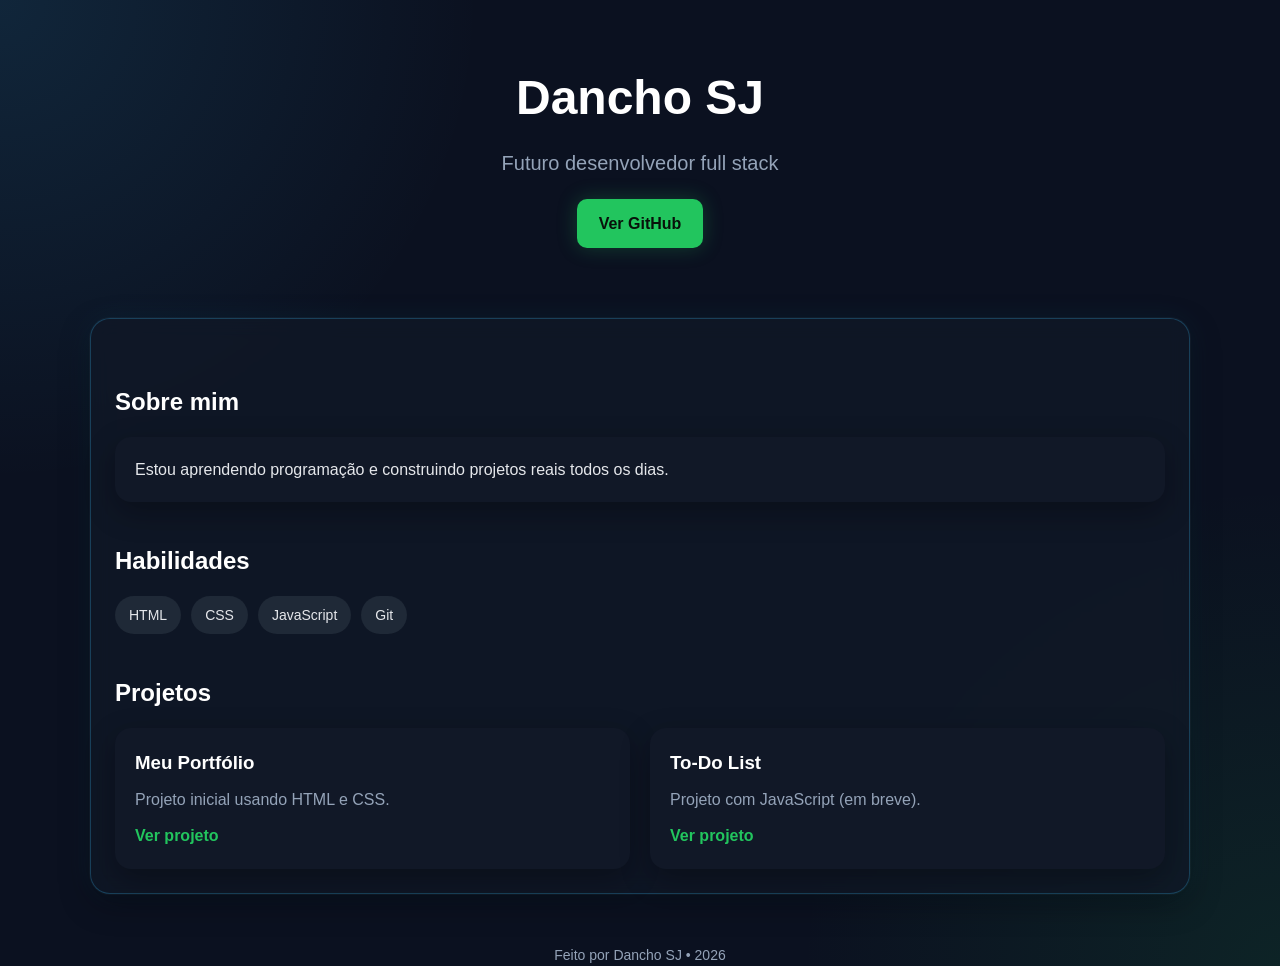
==== docs/index.html @ cafd4ec5 "movendo site para docs" ====
<!DOCTYPE html>
<html lang="pt-BR">
<head>
  <meta charset="UTF-8">
  <meta name="viewport" content="width=device-width, initial-scale=1.0">
  <title>Dancho SJ | Portfólio</title>

  <style>
    * {
      margin: 0;
      padding: 0;
      box-sizing: border-box;
    }

    body {
      font-family: Arial, sans-serif;
      background:
        radial-gradient(circle at top left, rgba(56, 189, 248, 0.12), transparent 30%),
        radial-gradient(circle at bottom right, rgba(34, 197, 94, 0.10), transparent 30%),
        #0b1120;
      color: #e5e7eb;
      line-height: 1.6;
    }

    .container {
      width: 90%;
      max-width: 1100px;
      margin: 40px auto;
      padding: 24px;
      background: rgba(17, 24, 39, 0.75);
      border: 1px solid rgba(56, 189, 248, 0.25);
      border-radius: 20px;
      box-shadow:
        0 0 0 1px rgba(255, 255, 255, 0.03),
        0 10px 30px rgba(0, 0, 0, 0.35),
        0 0 30px rgba(56, 189, 248, 0.08);
      backdrop-filter: blur(10px);
      transition: 0.3s;
    }

    .container:hover {
      transform: translateY(-4px);
      border-color: rgba(34, 197, 94, 0.45);
      box-shadow:
        0 0 0 1px rgba(255, 255, 255, 0.04),
        0 18px 40px rgba(0, 0, 0, 0.45),
        0 0 40px rgba(34, 197, 94, 0.12);
    }

    header {
      text-align: center;
      padding: 60px 0 30px;
    }

    header h1 {
      font-size: 48px;
      color: white;
      margin-bottom: 10px;
    }

    header p {
      color: #94a3b8;
      font-size: 20px;
      margin-bottom: 20px;
    }

    .btn {
      display: inline-block;
      background: #22c55e;
      color: #08110a;
      padding: 12px 22px;
      border-radius: 10px;
      text-decoration: none;
      font-weight: bold;
      box-shadow: 0 0 20px rgba(34, 197, 94, 0.25);
      transition: 0.3s;
    }

    .btn:hover {
      transform: translateY(-2px);
      box-shadow: 0 0 30px rgba(34, 197, 94, 0.4);
    }

    section {
      margin-top: 40px;
    }

    h2 {
      margin-bottom: 15px;
      color: white;
    }

    .card {
      background: #111827;
      padding: 20px;
      border-radius: 16px;
      box-shadow: 0 10px 30px rgba(0,0,0,0.3);
    }

    .skills {
      display: flex;
      flex-wrap: wrap;
      gap: 10px;
    }

    .skill {
      background: #1f2937;
      padding: 8px 14px;
      border-radius: 999px;
      font-size: 14px;
      transition: 0.3s;
    }

    .skill:hover {
      background: #22c55e;
      color: black;
    }

    .projects {
      display: grid;
      grid-template-columns: repeat(auto-fit, minmax(250px, 1fr));
      gap: 20px;
    }

    .project-card {
      background: #111827;
      padding: 20px;
      border-radius: 16px;
      transition: 0.3s;
      box-shadow: 0 10px 30px rgba(0,0,0,0.3);
    }

    .project-card:hover {
      transform: translateY(-5px);
      box-shadow: 0 20px 40px rgba(0,0,0,0.5);
    }

    .project-card h3 {
      margin-bottom: 10px;
      color: white;
    }

    .project-card p {
      color: #94a3b8;
      margin-bottom: 10px;
    }

    .project-card a {
      color: #22c55e;
      text-decoration: none;
      font-weight: bold;
    }

    footer {
      text-align: center;
      margin-top: 50px;
      color: #94a3b8;
      font-size: 14px;
    }
  </style>
</head>

<body>

  <header>
    <h1>Dancho SJ</h1>
    <p>Futuro desenvolvedor full stack</p>
    <a class="btn" href="https://github.com/danchosj" target="_blank">Ver GitHub</a>
  </header>

  <main class="container">

    <section>
      <h2>Sobre mim</h2>
      <div class="card">
        <p>Estou aprendendo programação e construindo projetos reais todos os dias.</p>
      </div>
    </section>

    <section>
      <h2>Habilidades</h2>
      <div class="skills">
        <span class="skill">HTML</span>
        <span class="skill">CSS</span>
        <span class="skill">JavaScript</span>
        <span class="skill">Git</span>
      </div>
    </section>

    <section>
      <h2>Projetos</h2>
      <div class="projects">

        <div class="project-card">
          <h3>Meu Portfólio</h3>
          <p>Projeto inicial usando HTML e CSS.</p>
          <a href="#">Ver projeto</a>
        </div>

        <div class="project-card">
          <h3>To-Do List</h3>
          <p>Projeto com JavaScript (em breve).</p>
          <a href="#">Ver projeto</a>
        </div>

      </div>
    </section>

  </main>

  <footer>
    <p>Feito por Dancho SJ • 2026</p>
  </footer>

</body>
</html>
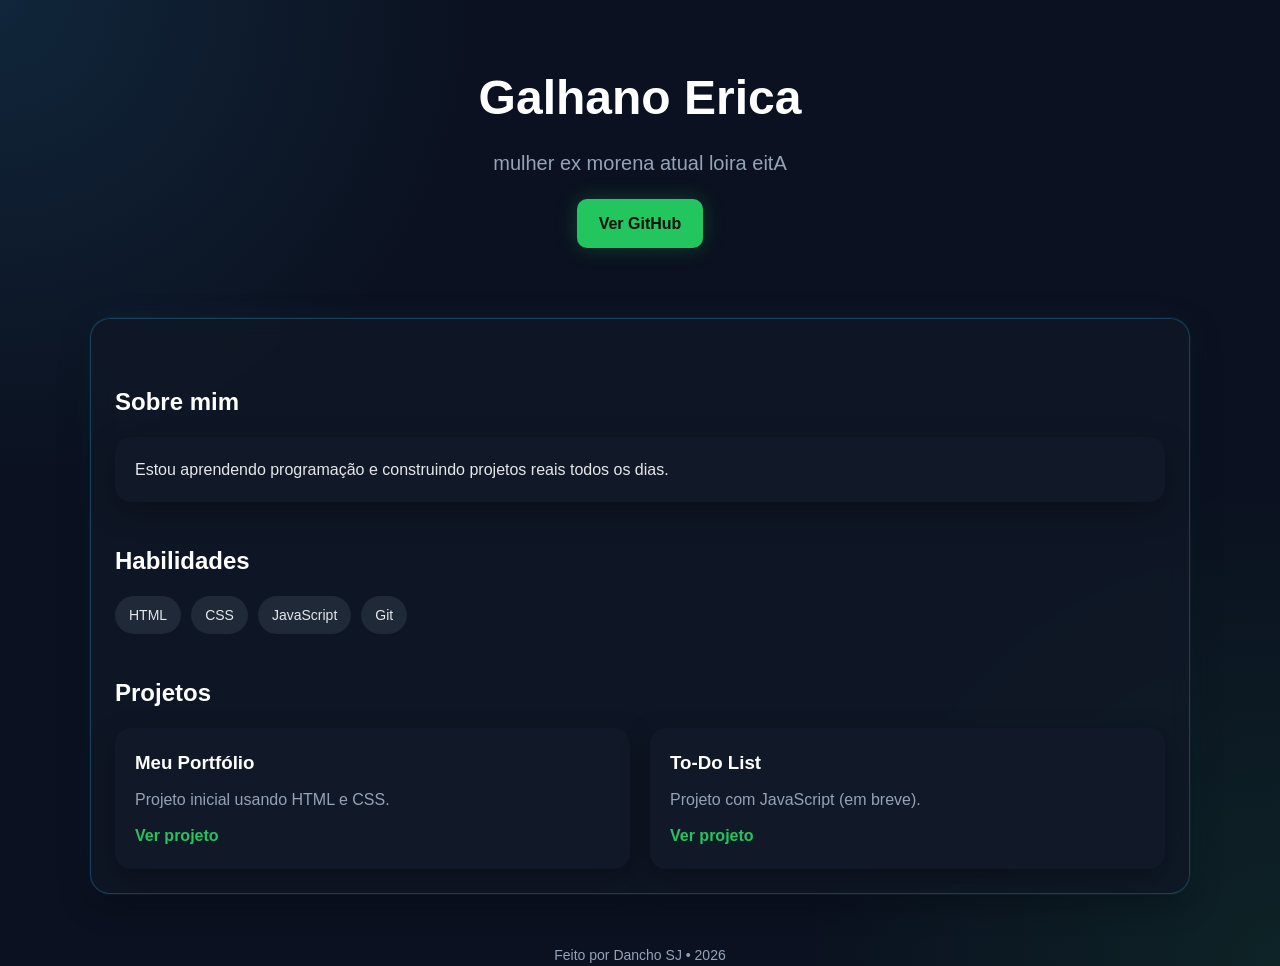
==== commit af35407c: "alteração" ====
--- a/docs/index.html
+++ b/docs/index.html
@@ -163,8 +163,8 @@
 <body>
 
   <header>
-    <h1>Dancho SJ</h1>
-    <p>Futuro desenvolvedor full stack</p>
+    <h1>Galhano Erica</h1>
+    <p>mulher ex morena atual loira eitA</p>
     <a class="btn" href="https://github.com/danchosj" target="_blank">Ver GitHub</a>
   </header>
 
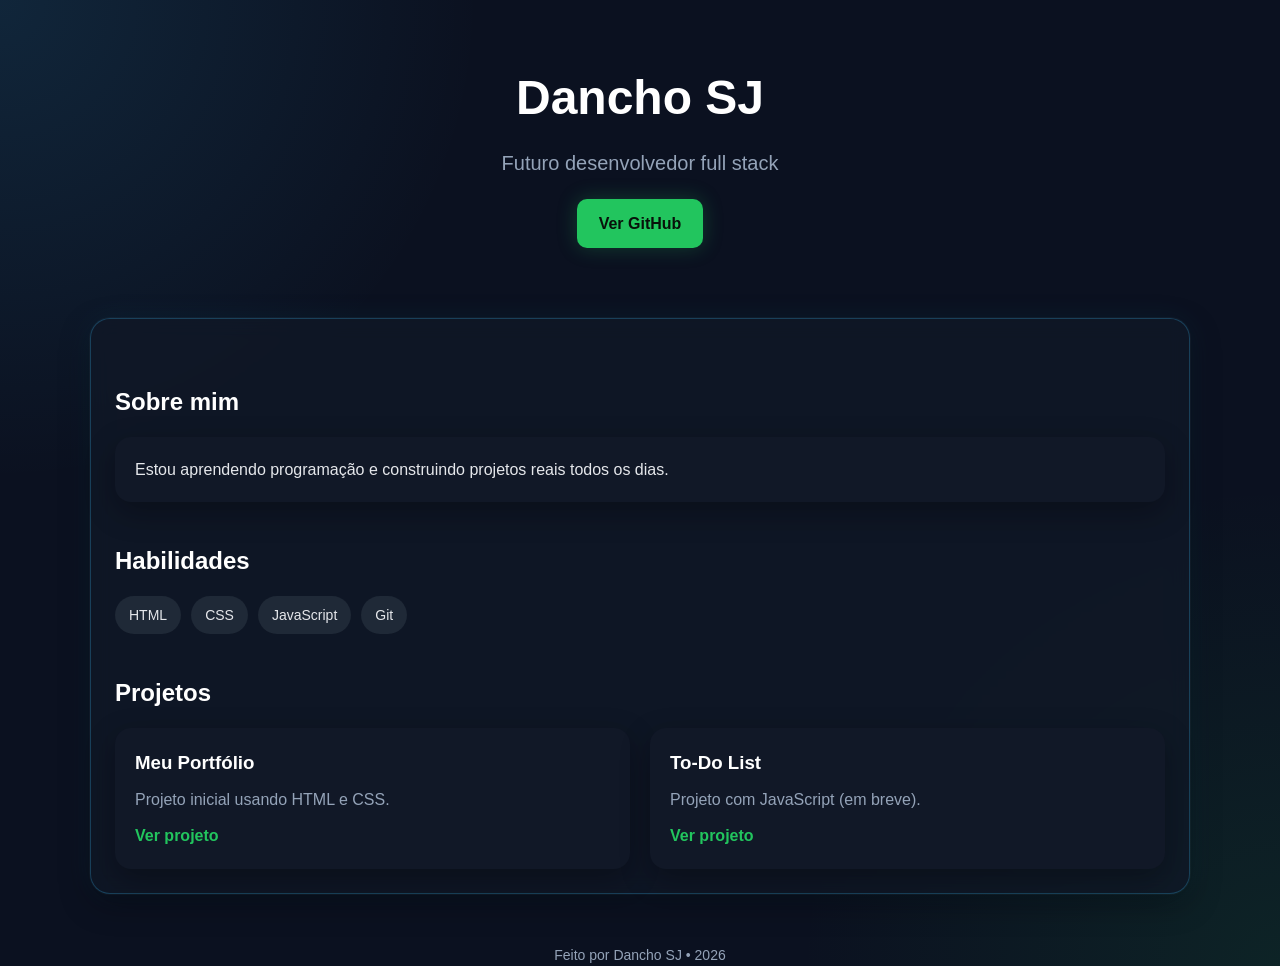
==== commit 42949d44: "mensagem" ====
--- a/docs/index.html
+++ b/docs/index.html
@@ -163,8 +163,8 @@
 <body>
 
   <header>
-    <h1>Galhano Erica</h1>
-    <p>mulher ex morena atual loira eitA</p>
+    <h1>Dancho SJ</h1>
+    <p>Futuro desenvolvedor full stack</p>
     <a class="btn" href="https://github.com/danchosj" target="_blank">Ver GitHub</a>
   </header>
 
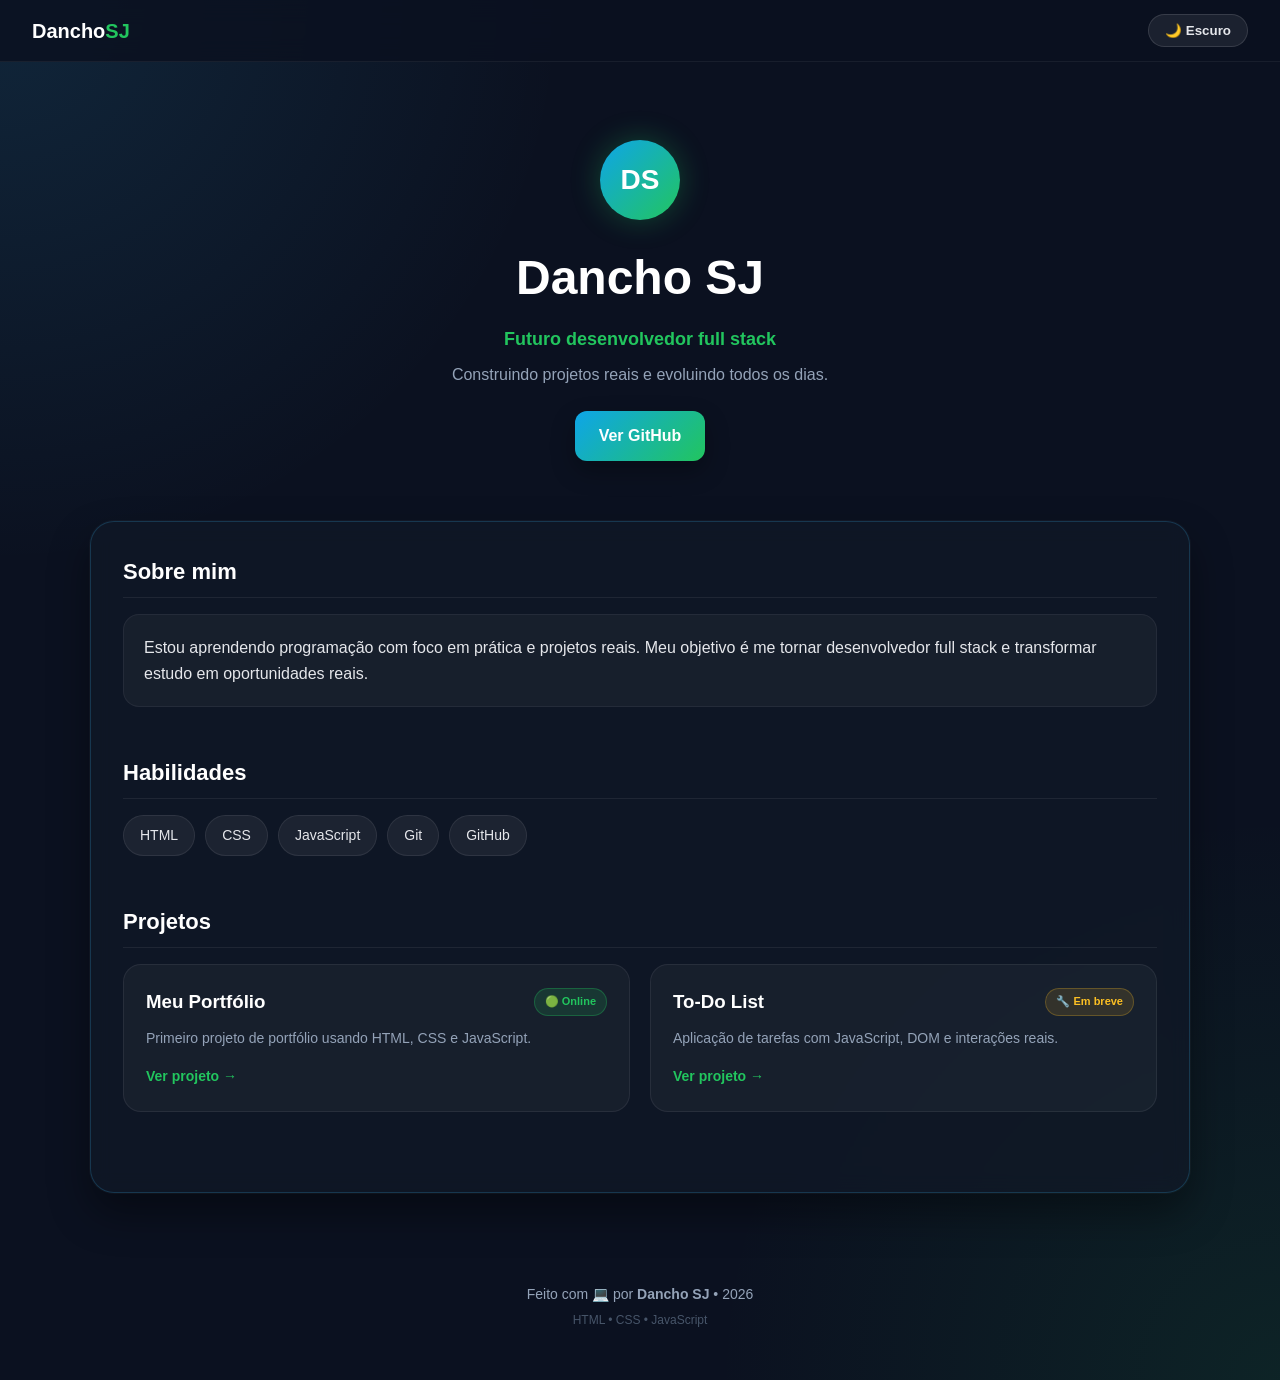
==== commit df5f84dd: "mensagem" ====
--- a/docs/index.html
+++ b/docs/index.html
@@ -1,206 +1,74 @@
 <!DOCTYPE html>
 <html lang="pt-BR">
+
 <head>
   <meta charset="UTF-8">
   <meta name="viewport" content="width=device-width, initial-scale=1.0">
   <title>Dancho SJ | Portfólio</title>
-
-  <style>
-    * {
-      margin: 0;
-      padding: 0;
-      box-sizing: border-box;
-    }
-
-    body {
-      font-family: Arial, sans-serif;
-      background:
-        radial-gradient(circle at top left, rgba(56, 189, 248, 0.12), transparent 30%),
-        radial-gradient(circle at bottom right, rgba(34, 197, 94, 0.10), transparent 30%),
-        #0b1120;
-      color: #e5e7eb;
-      line-height: 1.6;
-    }
-
-    .container {
-      width: 90%;
-      max-width: 1100px;
-      margin: 40px auto;
-      padding: 24px;
-      background: rgba(17, 24, 39, 0.75);
-      border: 1px solid rgba(56, 189, 248, 0.25);
-      border-radius: 20px;
-      box-shadow:
-        0 0 0 1px rgba(255, 255, 255, 0.03),
-        0 10px 30px rgba(0, 0, 0, 0.35),
-        0 0 30px rgba(56, 189, 248, 0.08);
-      backdrop-filter: blur(10px);
-      transition: 0.3s;
-    }
-
-    .container:hover {
-      transform: translateY(-4px);
-      border-color: rgba(34, 197, 94, 0.45);
-      box-shadow:
-        0 0 0 1px rgba(255, 255, 255, 0.04),
-        0 18px 40px rgba(0, 0, 0, 0.45),
-        0 0 40px rgba(34, 197, 94, 0.12);
-    }
-
-    header {
-      text-align: center;
-      padding: 60px 0 30px;
-    }
-
-    header h1 {
-      font-size: 48px;
-      color: white;
-      margin-bottom: 10px;
-    }
-
-    header p {
-      color: #94a3b8;
-      font-size: 20px;
-      margin-bottom: 20px;
-    }
-
-    .btn {
-      display: inline-block;
-      background: #22c55e;
-      color: #08110a;
-      padding: 12px 22px;
-      border-radius: 10px;
-      text-decoration: none;
-      font-weight: bold;
-      box-shadow: 0 0 20px rgba(34, 197, 94, 0.25);
-      transition: 0.3s;
-    }
-
-    .btn:hover {
-      transform: translateY(-2px);
-      box-shadow: 0 0 30px rgba(34, 197, 94, 0.4);
-    }
-
-    section {
-      margin-top: 40px;
-    }
-
-    h2 {
-      margin-bottom: 15px;
-      color: white;
-    }
-
-    .card {
-      background: #111827;
-      padding: 20px;
-      border-radius: 16px;
-      box-shadow: 0 10px 30px rgba(0,0,0,0.3);
-    }
-
-    .skills {
-      display: flex;
-      flex-wrap: wrap;
-      gap: 10px;
-    }
-
-    .skill {
-      background: #1f2937;
-      padding: 8px 14px;
-      border-radius: 999px;
-      font-size: 14px;
-      transition: 0.3s;
-    }
-
-    .skill:hover {
-      background: #22c55e;
-      color: black;
-    }
-
-    .projects {
-      display: grid;
-      grid-template-columns: repeat(auto-fit, minmax(250px, 1fr));
-      gap: 20px;
-    }
-
-    .project-card {
-      background: #111827;
-      padding: 20px;
-      border-radius: 16px;
-      transition: 0.3s;
-      box-shadow: 0 10px 30px rgba(0,0,0,0.3);
-    }
-
-    .project-card:hover {
-      transform: translateY(-5px);
-      box-shadow: 0 20px 40px rgba(0,0,0,0.5);
-    }
-
-    .project-card h3 {
-      margin-bottom: 10px;
-      color: white;
-    }
-
-    .project-card p {
-      color: #94a3b8;
-      margin-bottom: 10px;
-    }
-
-    .project-card a {
-      color: #22c55e;
-      text-decoration: none;
-      font-weight: bold;
-    }
-
-    footer {
-      text-align: center;
-      margin-top: 50px;
-      color: #94a3b8;
-      font-size: 14px;
-    }
-  </style>
+  <link rel="stylesheet" href="style.css">
 </head>
 
 <body>
 
+  <!-- NAVBAR -->
+  <nav class="navbar">
+    <span class="nav-logo">Dancho<span class="accent">SJ</span></span>
+    <button id="temaBtn" class="tema-btn" onclick="toggleTema()">🌙 Escuro</button>
+  </nav>
+
+  <!-- HEADER -->
   <header>
+    <div class="avatar">DS</div>
     <h1>Dancho SJ</h1>
-    <p>Futuro desenvolvedor full stack</p>
-    <a class="btn" href="https://github.com/danchosj" target="_blank">Ver GitHub</a>
+    <p class="subtitulo">Futuro desenvolvedor full stack</p>
+    <p class="descricao">Construindo projetos reais e evoluindo todos os dias.</p>
+    <div class="botoes">
+      <a class="btn" href="https://github.com/danchosj" target="_blank">Ver GitHub</a>
+    </div>
   </header>
 
+  <!-- MAIN -->
   <main class="container">
 
-    <section>
+    <section class="fade-in">
       <h2>Sobre mim</h2>
       <div class="card">
-        <p>Estou aprendendo programação e construindo projetos reais todos os dias.</p>
+        <p>Estou aprendendo programação com foco em prática e projetos reais.
+        Meu objetivo é me tornar desenvolvedor full stack e transformar estudo em oportunidades reais.</p>
       </div>
     </section>
 
-    <section>
+    <section class="fade-in">
       <h2>Habilidades</h2>
       <div class="skills">
         <span class="skill">HTML</span>
         <span class="skill">CSS</span>
         <span class="skill">JavaScript</span>
         <span class="skill">Git</span>
+        <span class="skill">GitHub</span>
       </div>
     </section>
 
-    <section>
+    <section class="fade-in">
       <h2>Projetos</h2>
       <div class="projects">
 
         <div class="project-card">
-          <h3>Meu Portfólio</h3>
-          <p>Projeto inicial usando HTML e CSS.</p>
-          <a href="#">Ver projeto</a>
+          <div class="project-header">
+            <h3>Meu Portfólio</h3>
+            <span class="badge badge-live">🟢 Online</span>
+          </div>
+          <p>Primeiro projeto de portfólio usando HTML, CSS e JavaScript.</p>
+          <a href="https://danchosj.github.io/meu-site/" target="_blank">Ver projeto →</a>
         </div>
 
         <div class="project-card">
-          <h3>To-Do List</h3>
-          <p>Projeto com JavaScript (em breve).</p>
-          <a href="#">Ver projeto</a>
+          <div class="project-header">
+            <h3>To-Do List</h3>
+            <span class="badge badge-wip">🔧 Em breve</span>
+          </div>
+          <p>Aplicação de tarefas com JavaScript, DOM e interações reais.</p>
+          <a href="#">Ver projeto →</a>
         </div>
 
       </div>
@@ -209,8 +77,11 @@
   </main>
 
   <footer>
-    <p>Feito por Dancho SJ • 2026</p>
+    <p>Feito com 💻 por <strong>Dancho SJ</strong> • 2026</p>
+    <p class="footer-sub">HTML • CSS • JavaScript</p>
   </footer>
 
+  <script src="script.js"></script>
 </body>
+
 </html>
--- a/docs/style.css
+++ b/docs/style.css
@@ -0,0 +1,326 @@
+/* === RESET === */
+* {
+  margin: 0;
+  padding: 0;
+  box-sizing: border-box;
+}
+
+/* === BODY === */
+body {
+  font-family: Arial, sans-serif;
+  background:
+    radial-gradient(circle at top left, rgba(56, 189, 248, 0.12), transparent 30%),
+    radial-gradient(circle at bottom right, rgba(34, 197, 94, 0.10), transparent 30%),
+    #0b1120;
+  color: #e5e7eb;
+  line-height: 1.6;
+}
+
+/* === NAVBAR === */
+.navbar {
+  position: fixed;
+  top: 0;
+  left: 0;
+  right: 0;
+  z-index: 100;
+  display: flex;
+  justify-content: space-between;
+  align-items: center;
+  padding: 14px 32px;
+  background: rgba(11, 17, 32, 0.85);
+  backdrop-filter: blur(12px);
+  border-bottom: 1px solid rgba(255,255,255,0.06);
+}
+
+.nav-logo {
+  font-size: 20px;
+  font-weight: bold;
+  color: white;
+}
+
+.accent {
+  color: #22c55e;
+}
+
+/* === HEADER === */
+header {
+  text-align: center;
+  padding: 140px 20px 60px;
+}
+
+.avatar {
+  width: 80px;
+  height: 80px;
+  border-radius: 50%;
+  background: linear-gradient(135deg, #0ea5e9, #22c55e);
+  color: white;
+  font-size: 28px;
+  font-weight: bold;
+  display: flex;
+  align-items: center;
+  justify-content: center;
+  margin: 0 auto 20px;
+  box-shadow: 0 0 30px rgba(34, 197, 94, 0.3);
+}
+
+header h1 {
+  font-size: 48px;
+  color: white;
+  margin-bottom: 8px;
+}
+
+.subtitulo {
+  color: #22c55e;
+  font-size: 18px;
+  margin-bottom: 8px;
+  font-weight: bold;
+}
+
+.descricao {
+  color: #94a3b8;
+  font-size: 16px;
+  margin-bottom: 24px;
+}
+
+/* === BOTOES === */
+.botoes {
+  display: flex;
+  justify-content: center;
+  gap: 15px;
+}
+
+.btn {
+  display: inline-block;
+  background: linear-gradient(135deg, #0ea5e9, #22c55e);
+  color: white;
+  padding: 12px 24px;
+  border-radius: 12px;
+  text-decoration: none;
+  font-weight: bold;
+  transition: 0.3s;
+  box-shadow: 0 10px 25px rgba(0, 0, 0, 0.3);
+}
+
+.btn:hover {
+  transform: translateY(-3px) scale(1.03);
+  box-shadow: 0 15px 35px rgba(0, 0, 0, 0.5);
+}
+
+.tema-btn {
+  background: rgba(255,255,255,0.07);
+  color: #e5e7eb;
+  border: 1px solid rgba(255,255,255,0.12);
+  padding: 8px 16px;
+  border-radius: 999px;
+  font-weight: bold;
+  cursor: pointer;
+  transition: 0.3s;
+}
+
+.tema-btn:hover {
+  background: rgba(255,255,255,0.13);
+}
+
+/* === CONTAINER === */
+.container {
+  width: 90%;
+  max-width: 1100px;
+  margin: 0 auto 60px;
+  padding: 32px;
+  background: rgba(17, 24, 39, 0.75);
+  border: 1px solid rgba(56, 189, 248, 0.2);
+  border-radius: 24px;
+  backdrop-filter: blur(10px);
+  box-shadow:
+    0 0 0 1px rgba(255,255,255,0.03),
+    0 20px 40px rgba(0,0,0,0.4);
+}
+
+/* === SECTIONS === */
+section {
+  margin-bottom: 48px;
+}
+
+h2 {
+  font-size: 22px;
+  color: white;
+  margin-bottom: 16px;
+  padding-bottom: 8px;
+  border-bottom: 1px solid rgba(255,255,255,0.07);
+}
+
+/* === CARD === */
+.card {
+  background: rgba(255,255,255,0.04);
+  padding: 20px;
+  border-radius: 16px;
+  border: 1px solid rgba(255,255,255,0.06);
+}
+
+/* === SKILLS === */
+.skills {
+  display: flex;
+  flex-wrap: wrap;
+  gap: 10px;
+}
+
+.skill {
+  background: rgba(255,255,255,0.06);
+  padding: 8px 16px;
+  border-radius: 999px;
+  font-size: 14px;
+  border: 1px solid rgba(255,255,255,0.08);
+  transition: 0.3s;
+  cursor: default;
+}
+
+.skill:hover {
+  background: #22c55e;
+  color: black;
+  border-color: #22c55e;
+}
+
+/* === PROJECTS === */
+.projects {
+  display: grid;
+  grid-template-columns: repeat(auto-fit, minmax(250px, 1fr));
+  gap: 20px;
+}
+
+.project-card {
+  background: rgba(255,255,255,0.04);
+  padding: 22px;
+  border-radius: 18px;
+  border: 1px solid rgba(255,255,255,0.07);
+  transition: 0.3s;
+}
+
+.project-card:hover {
+  transform: translateY(-5px);
+  border-color: rgba(34, 197, 94, 0.3);
+  box-shadow: 0 20px 40px rgba(0,0,0,0.4);
+}
+
+.project-header {
+  display: flex;
+  justify-content: space-between;
+  align-items: center;
+  margin-bottom: 10px;
+}
+
+.project-card h3 {
+  color: white;
+}
+
+.project-card p {
+  color: #94a3b8;
+  margin-bottom: 14px;
+  font-size: 14px;
+}
+
+.project-card a {
+  color: #22c55e;
+  text-decoration: none;
+  font-weight: bold;
+  font-size: 14px;
+}
+
+.badge {
+  font-size: 11px;
+  padding: 4px 10px;
+  border-radius: 999px;
+  font-weight: bold;
+}
+
+.badge-live {
+  background: rgba(34, 197, 94, 0.15);
+  color: #22c55e;
+  border: 1px solid rgba(34, 197, 94, 0.3);
+}
+
+.badge-wip {
+  background: rgba(251, 191, 36, 0.12);
+  color: #fbbf24;
+  border: 1px solid rgba(251, 191, 36, 0.25);
+}
+
+/* === FOOTER === */
+footer {
+  text-align: center;
+  padding: 30px 0 50px;
+  color: #94a3b8;
+  font-size: 14px;
+}
+
+.footer-sub {
+  margin-top: 6px;
+  font-size: 12px;
+  color: #475569;
+}
+
+/* === ANIMAÇÃO === */
+.fade-in {
+  opacity: 0;
+  transform: translateY(20px);
+  transition: opacity 0.6s ease, transform 0.6s ease;
+}
+
+.fade-in.visivel {
+  opacity: 1;
+  transform: translateY(0);
+}
+
+/* === TEMA CLARO === */
+.light {
+  background: #f1f5f9;
+  color: #1e293b;
+}
+
+.light .navbar {
+  background: rgba(241, 245, 249, 0.9);
+  border-bottom-color: rgba(0,0,0,0.08);
+}
+
+.light .nav-logo {
+  color: #1e293b;
+}
+
+.light .tema-btn {
+  background: rgba(0,0,0,0.06);
+  color: #1e293b;
+  border-color: rgba(0,0,0,0.1);
+}
+
+.light .container {
+  background: rgba(255,255,255,0.9);
+  border-color: rgba(0,0,0,0.08);
+}
+
+.light h2 {
+  color: #1e293b;
+  border-bottom-color: rgba(0,0,0,0.08);
+}
+
+.light .card {
+  background: #f8fafc;
+  border-color: rgba(0,0,0,0.07);
+}
+
+.light .skill {
+  background: #e2e8f0;
+  border-color: rgba(0,0,0,0.08);
+  color: #1e293b;
+}
+
+.light .project-card {
+  background: #f8fafc;
+  border-color: rgba(0,0,0,0.07);
+}
+
+.light .project-card h3 {
+  color: #1e293b;
+}
+
+.light footer {
+  color: #64748b;
+}
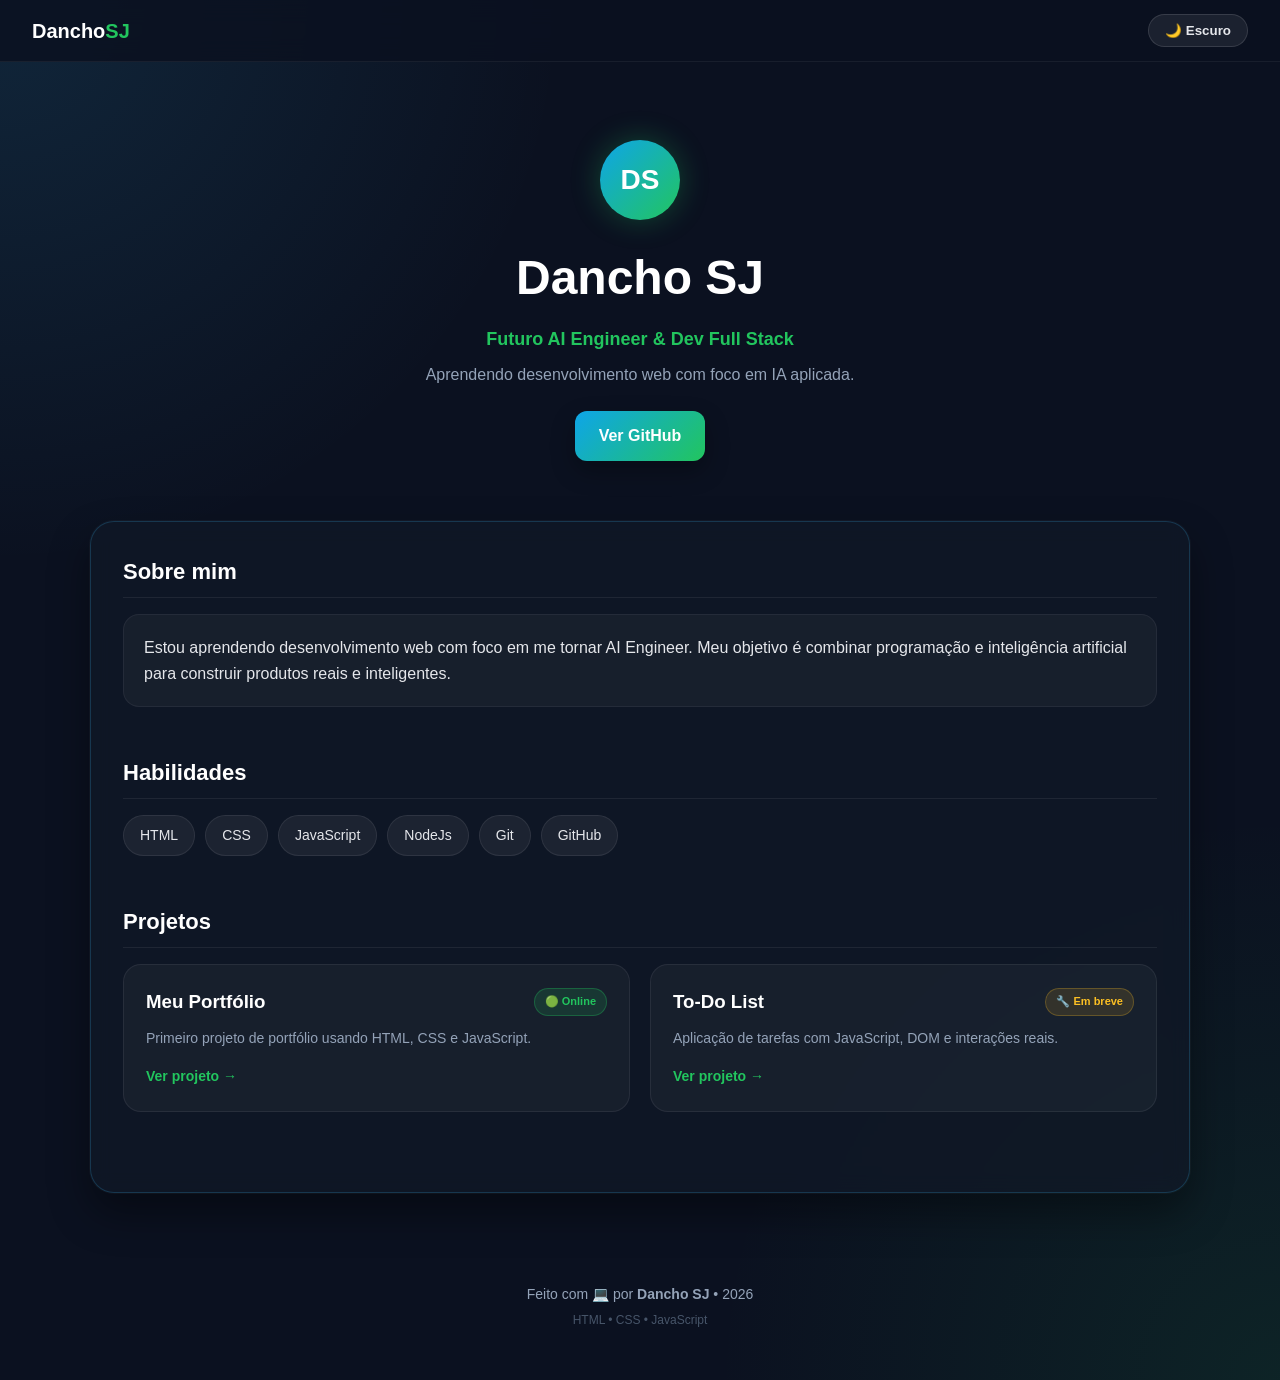
==== commit 83ff6139: "foco em AI engineer" ====
--- a/docs/index.html
+++ b/docs/index.html
@@ -4,7 +4,7 @@
 <head>
   <meta charset="UTF-8">
   <meta name="viewport" content="width=device-width, initial-scale=1.0">
-  <title>Dancho SJ | Portfólio</title>
+  <title>Dancho SJ | AI Engineer</title>
   <link rel="stylesheet" href="style.css">
 </head>
 
@@ -20,8 +20,8 @@
   <header>
     <div class="avatar">DS</div>
     <h1>Dancho SJ</h1>
-    <p class="subtitulo">Futuro desenvolvedor full stack</p>
-    <p class="descricao">Construindo projetos reais e evoluindo todos os dias.</p>
+    <p class="subtitulo">Futuro AI Engineer & Dev Full Stack</p>
+    <p class="descricao">Aprendendo desenvolvimento web com foco em IA aplicada.</p>
     <div class="botoes">
       <a class="btn" href="https://github.com/danchosj" target="_blank">Ver GitHub</a>
     </div>
@@ -33,8 +33,8 @@
     <section class="fade-in">
       <h2>Sobre mim</h2>
       <div class="card">
-        <p>Estou aprendendo programação com foco em prática e projetos reais.
-        Meu objetivo é me tornar desenvolvedor full stack e transformar estudo em oportunidades reais.</p>
+        <p>Estou aprendendo desenvolvimento web com foco em me tornar AI Engineer.
+Meu objetivo é combinar programação e inteligência artificial para construir produtos reais e inteligentes.</p>
       </div>
     </section>
 
@@ -44,6 +44,7 @@
         <span class="skill">HTML</span>
         <span class="skill">CSS</span>
         <span class="skill">JavaScript</span>
+        <span class="skill">NodeJs</span>
         <span class="skill">Git</span>
         <span class="skill">GitHub</span>
       </div>
